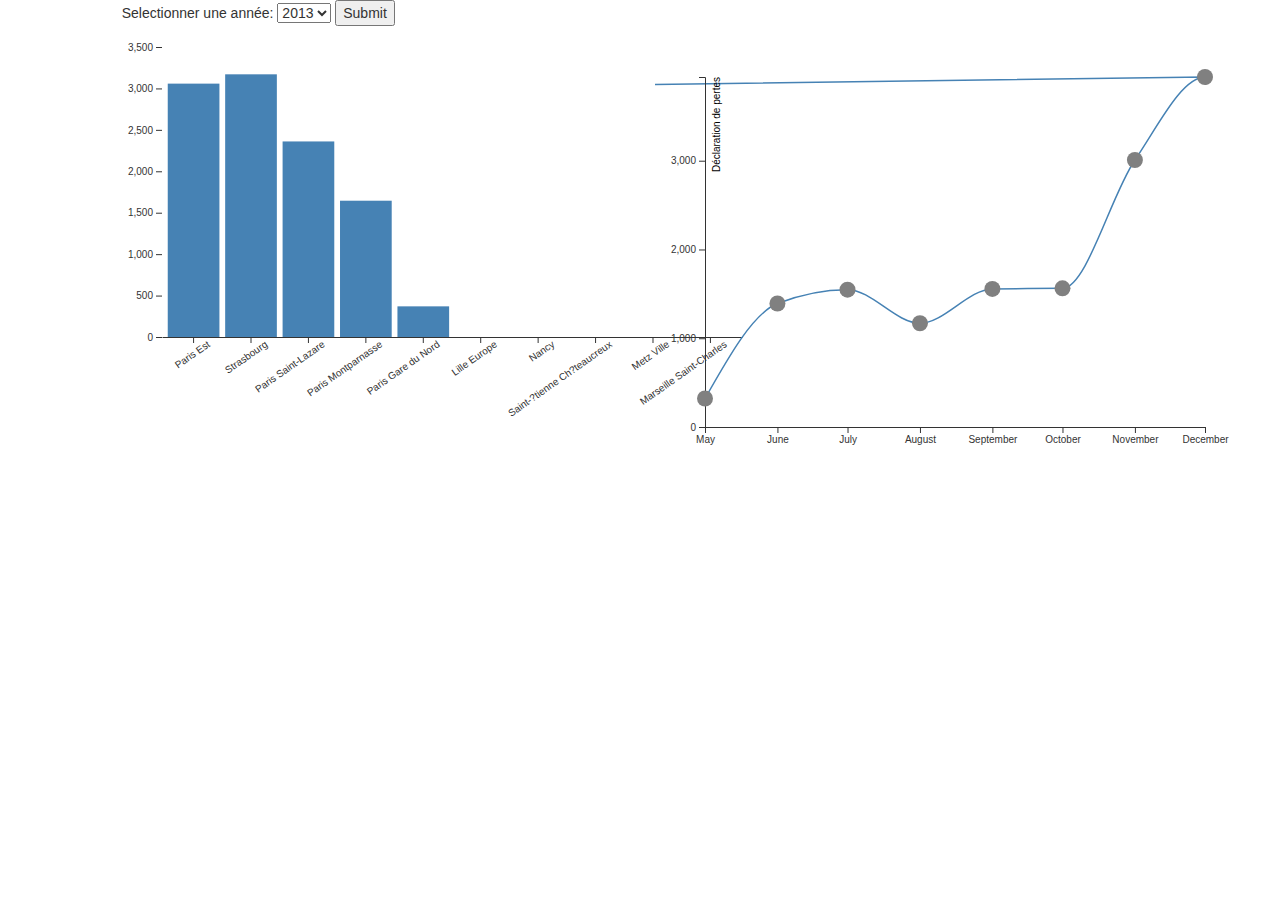
==== index.html @ 934ecaca "début optimisation traitement des données du Linechart" ====
<!Doctype html >
<html>

<head>
    <meta charset=" UTF-8 ">
    <title> index </title>
    <script src="./lib/d3.js/d3.js"></script>
    <script src="./lib/PapaParse-4.6.0/papaparse.min.js"></script>
    <link rel="stylesheet" href="https://maxcdn.bootstrapcdn.com/bootstrap/3.3.7/css/bootstrap.min.css" integrity="sha384-BVYiiSIFeK1dGmJRAkycuHAHRg32OmUcww7on3RYdg4Va+PmSTsz/K68vbdEjh4u" crossorigin="anonymous">

</head>

<body>
    <div class="container-fluid">
        <div class="row">
            <div class="col-xl-12">
                <div class="col-lg-1"></div> 
                <div class="col-lg-11">
                    <form name="form1" id="form1">
                            Selectionner une année:
                            <select id="mySelect" name="mySelect">
                                <option value="2013">2013</option>
                                <option value="2014">2014</option>
                                <option value="2015">2015</option>
                                <option value="2016">2016</option>
                                <option value="2017">2017</option>
                                <option value="2018">2018</option>
                            </select>
                            <input type="button" onclick="getIndex()" value="Submit">
                        </form>
                </div> 

            </div>
                
            <div class="col-xl-12">
                <div class="col-lg-1"></div> 
                <div class="col-lg-11">
                    <div id="treemap"></div>
                </div> 
                
            </div>

            <div  class="col-xl-12">
                <div class="col-lg-1"></div> 
                <div class="col-lg-5">
                    <div id="barchart" ></div> 
                </div> 

                <div class="col-lg-6">
                    <div id="linechart" ></div>
                </div>

                      
            </div>
        </div>
    </div> 
        
    <script src="traitement.js"></script>
    <script src="graph_bar.js"></script>
    <script src="graph_line.js"></script>
    <script src="graph_treemap.js"></script>
    <script>
        function getIndex() {
            var s = document.getElementById("mySelect");
            var select_value = s.options[s.selectedIndex].value;
            Papa.parse('data/data'+select_value+'.csv', {
                download: true,
                header: true,
                dynamicTyping: true,
                fastmode:true,
                complete: function (results) {
                    var data = results.data;
                    var chartData = computeDataBarChart(data);
                    //console.log(chartData);
                    barChart(chartData, 10);

                    var lineData = computeDataLineChart(data);
                    console.log(lineData);
                    lineChart(lineData);

                    /*var treemapData = computeDataTreemap(data, select_value);
                    treemap_graphic(treemapData, select_value); */
                }
            });
        } 
        getIndex();
    </script>
</body>

</html>
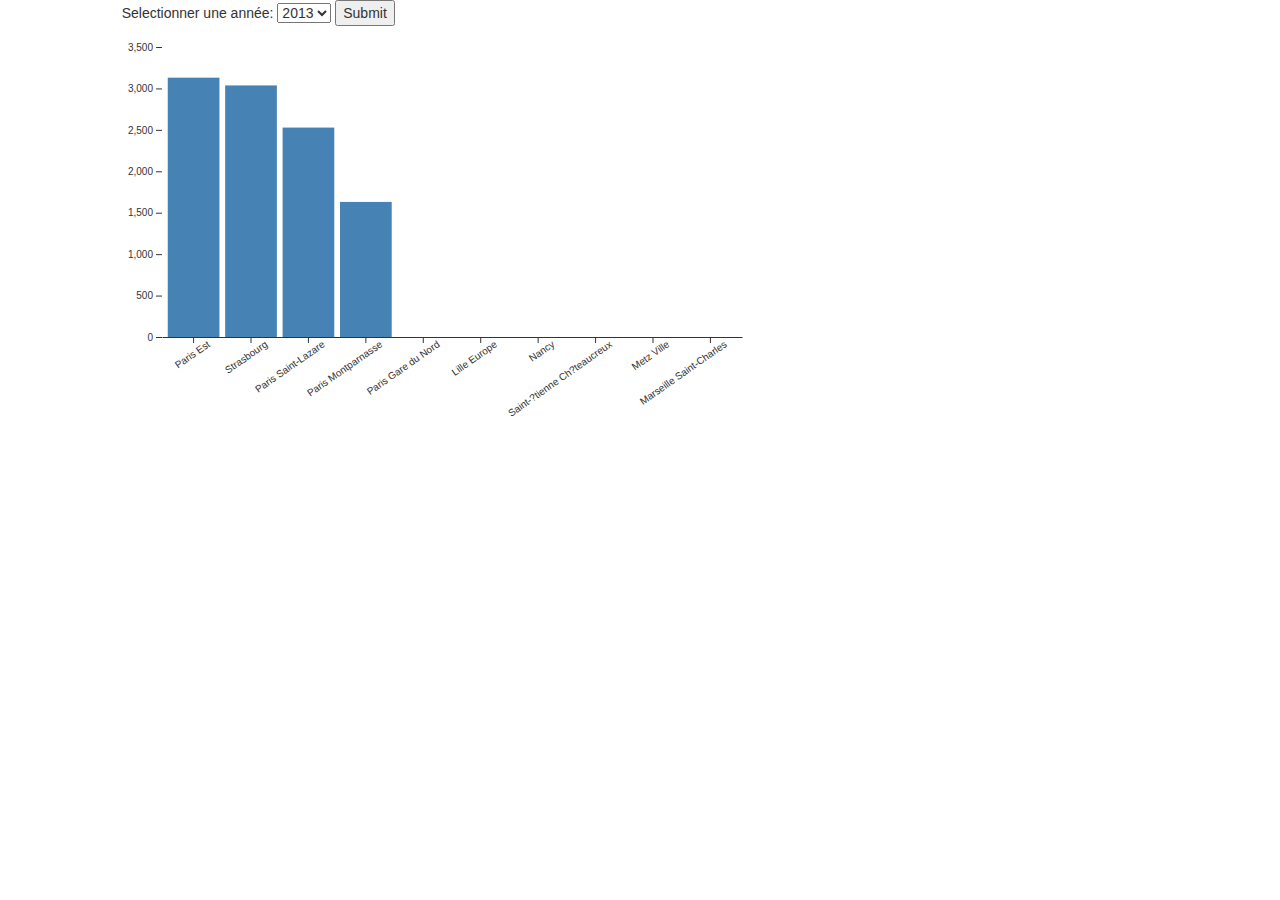
==== commit dd5c6ec7: "début optimisation traitement des données du treemap" ====
--- a/index.html
+++ b/index.html
@@ -70,13 +70,15 @@
                 fastmode:true,
                 complete: function (results) {
                     var data = results.data;
+                    //console.log(data);
+
                     var chartData = computeDataBarChart(data);
                     //console.log(chartData);
                     barChart(chartData, 10);
 
                     var lineData = computeDataLineChart(data);
                     console.log(lineData);
-                    lineChart(lineData);
+                    //lineChart(lineData);
 
                     /*var treemapData = computeDataTreemap(data, select_value);
                     treemap_graphic(treemapData, select_value); */
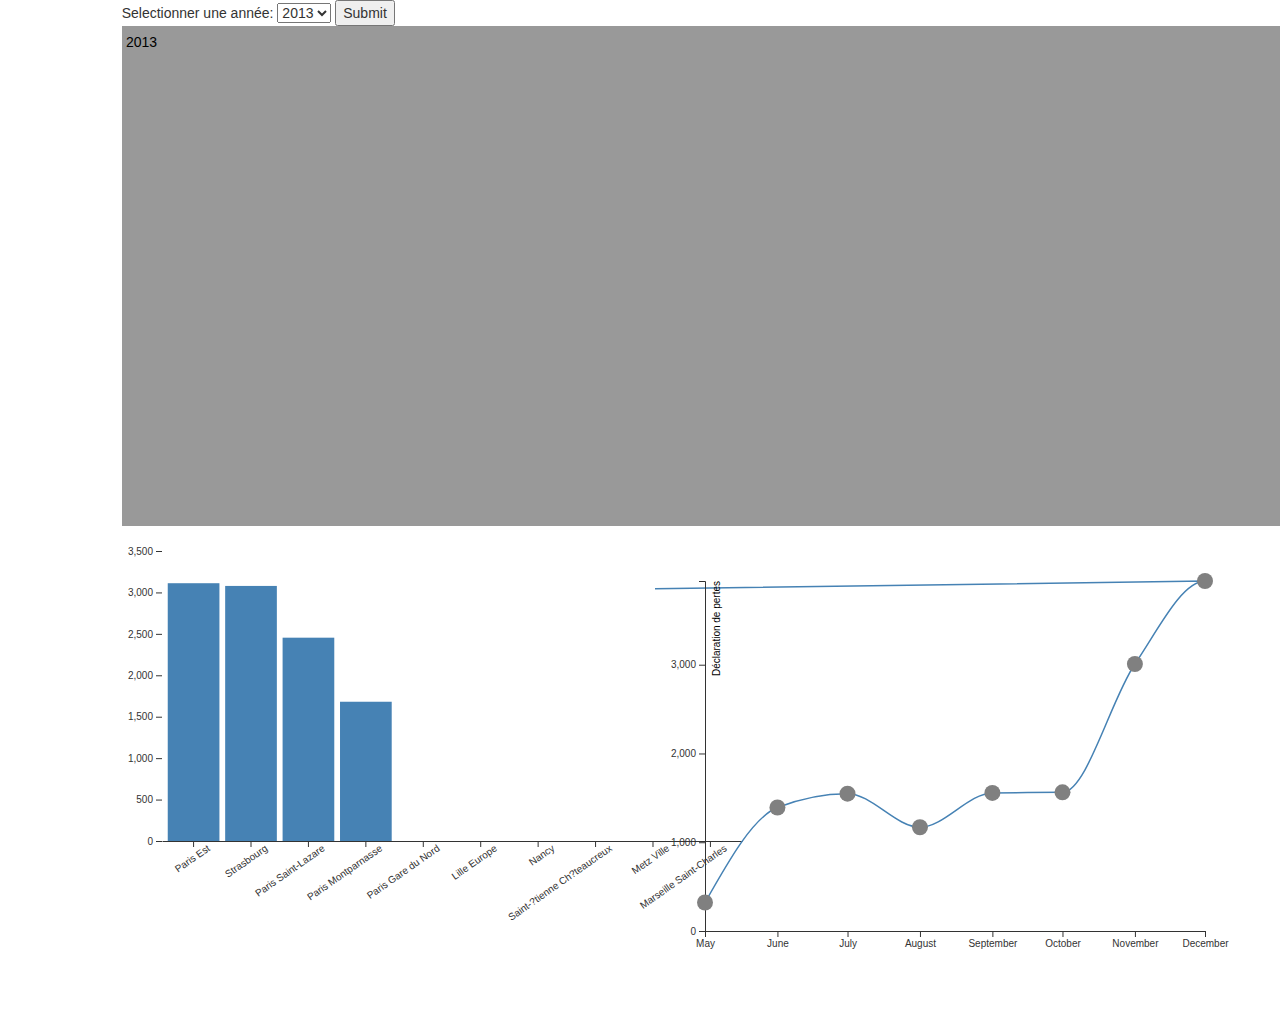
==== commit a33771d0: "suppression du parametre 'annee' dans les fonctions de traitement" ====
--- a/index.html
+++ b/index.html
@@ -77,11 +77,12 @@
                     barChart(chartData, 10);
 
                     var lineData = computeDataLineChart(data);
-                    console.log(lineData);
-                    //lineChart(lineData);
+                    //console.log(lineData);
+                    lineChart(lineData);
 
-                    /*var treemapData = computeDataTreemap(data, select_value);
-                    treemap_graphic(treemapData, select_value); */
+                    var treemapData = computeDataTreemap(data);
+                    //console.log(treemapData);
+                    treemap_graphic(treemapData, select_value);
                 }
             });
         } 
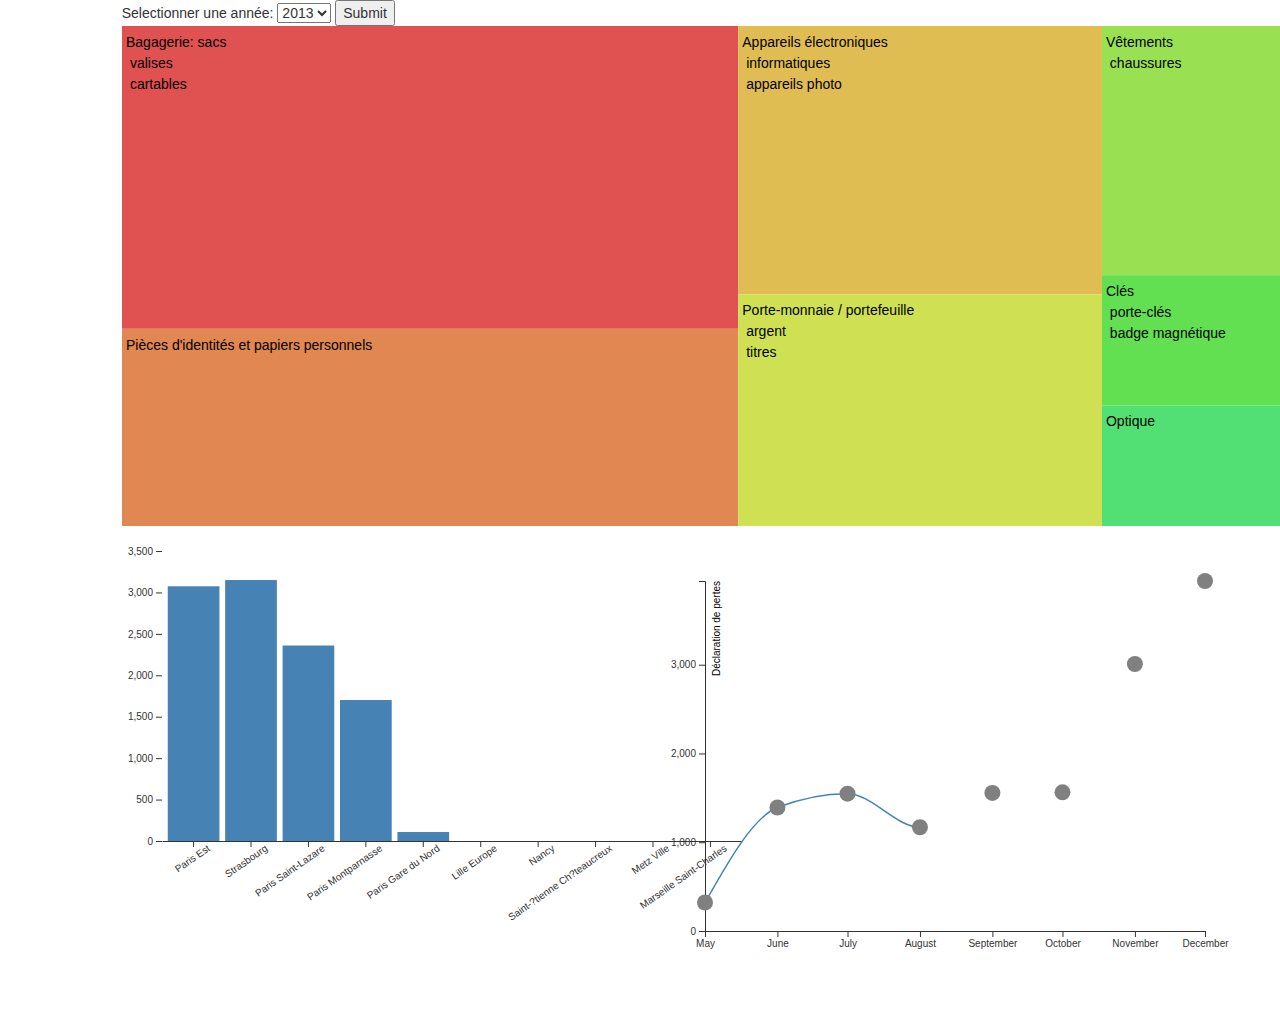
==== commit 286066f0: "Correction about data" ====
--- a/index.html
+++ b/index.html
@@ -2,7 +2,7 @@
 <html>
 
 <head>
-    <meta charset=" UTF-8 ">
+    <meta charset="UTF-8">
     <title> index </title>
     <script src="./lib/d3.js/d3.js"></script>
     <script src="./lib/PapaParse-4.6.0/papaparse.min.js"></script>
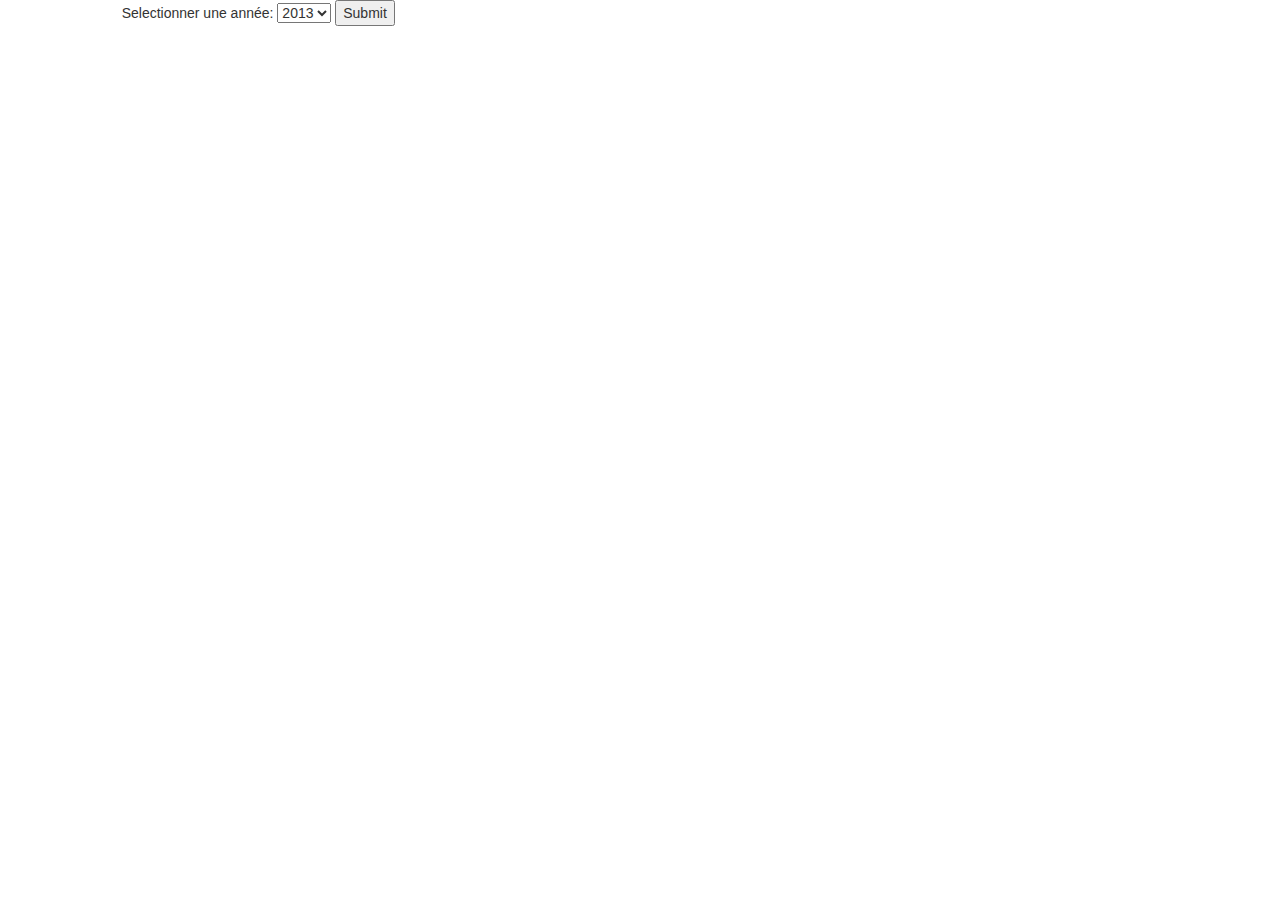
==== commit ec3c3881: "Design de la page" ====
--- a/index.html
+++ b/index.html
@@ -2,7 +2,7 @@
 <html>
 
 <head>
-    <meta charset="UTF-8">
+    <meta charset=" UTF-8 ">
     <title> index </title>
     <script src="./lib/d3.js/d3.js"></script>
     <script src="./lib/PapaParse-4.6.0/papaparse.min.js"></script>
@@ -29,7 +29,6 @@
                             <input type="button" onclick="getIndex()" value="Submit">
                         </form>
                 </div> 
-
             </div>
                 
             <div class="col-xl-12">
@@ -55,6 +54,10 @@
         </div>
     </div> 
         
+    
+        
+
+
     <script src="traitement.js"></script>
     <script src="graph_bar.js"></script>
     <script src="graph_line.js"></script>
@@ -63,25 +66,22 @@
         function getIndex() {
             var s = document.getElementById("mySelect");
             var select_value = s.options[s.selectedIndex].value;
-            Papa.parse('data/data'+select_value+'.csv', {
+            Papa.parse('./data_v4.csv', {
                 download: true,
                 header: true,
                 dynamicTyping: true,
                 fastmode:true,
                 complete: function (results) {
                     var data = results.data;
-                    //console.log(data);
+                    var barData = computeDataBarChart(data, select_value);
+                    console.log(barData);
+                    barChart(barData, 10);
 
-                    var chartData = computeDataBarChart(data);
-                    //console.log(chartData);
-                    barChart(chartData, 10);
-
-                    var lineData = computeDataLineChart(data);
-                    //console.log(lineData);
+                    var lineData = computeDataLineChart(data, select_value);
+                    console.log(lineData)
                     lineChart(lineData);
 
-                    var treemapData = computeDataTreemap(data);
-                    //console.log(treemapData);
+                    var treemapData = computeDataTreemap(data, select_value);
                     treemap_graphic(treemapData, select_value);
                 }
             });
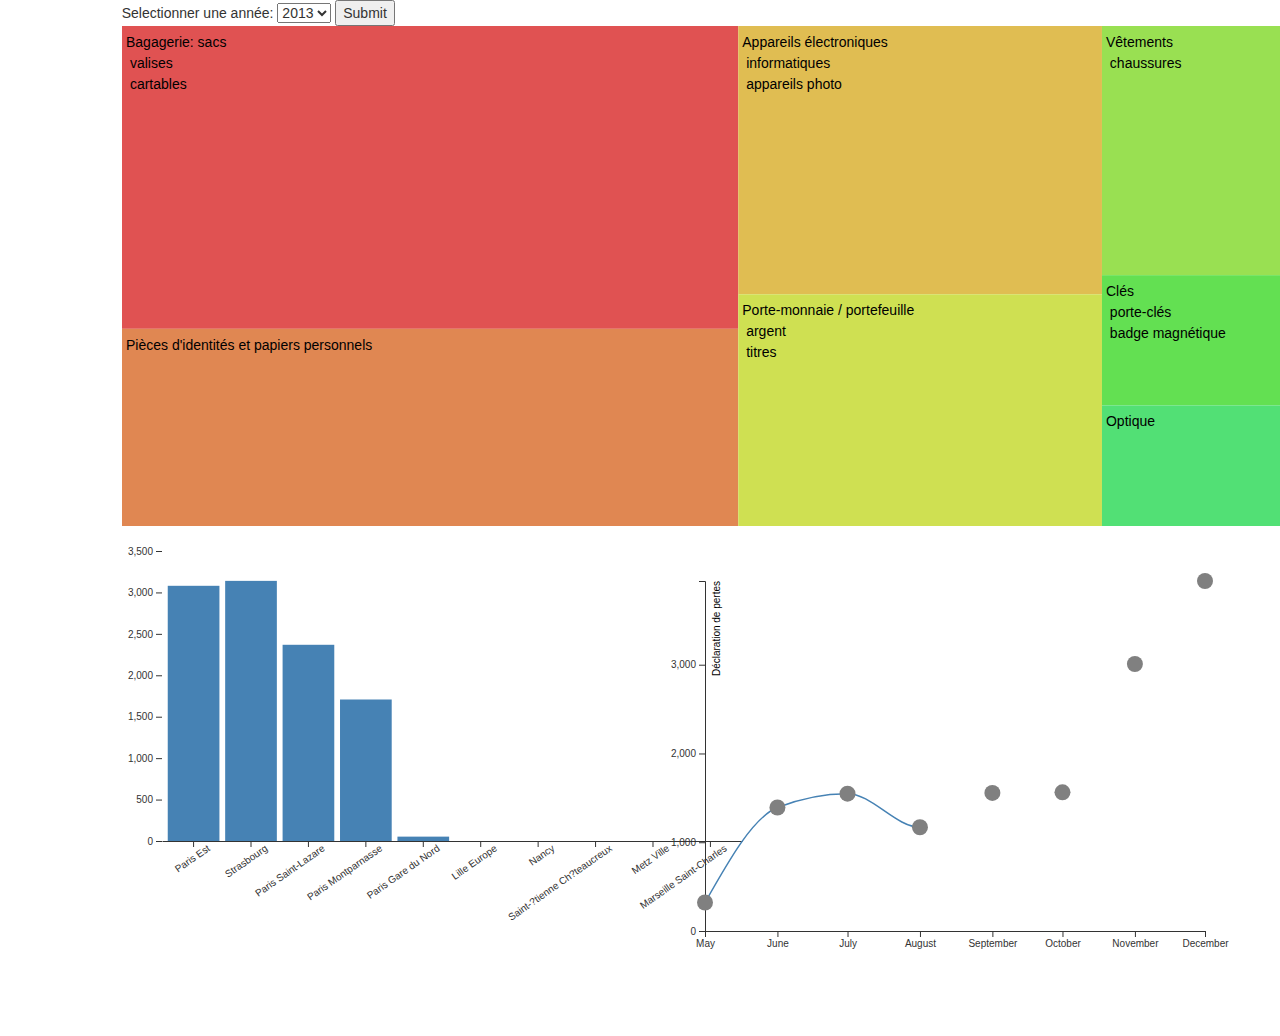
==== commit 162619f4: "Merge branch 'master' of https://github.com/DUJIAQIAN/ProjetVisualization" ====
--- a/index.html
+++ b/index.html
@@ -2,7 +2,7 @@
 <html>
 
 <head>
-    <meta charset=" UTF-8 ">
+    <meta charset="UTF-8">
     <title> index </title>
     <script src="./lib/d3.js/d3.js"></script>
     <script src="./lib/PapaParse-4.6.0/papaparse.min.js"></script>
@@ -29,6 +29,7 @@
                             <input type="button" onclick="getIndex()" value="Submit">
                         </form>
                 </div> 
+
             </div>
                 
             <div class="col-xl-12">
@@ -54,10 +55,6 @@
         </div>
     </div> 
         
-    
-        
-
-
     <script src="traitement.js"></script>
     <script src="graph_bar.js"></script>
     <script src="graph_line.js"></script>
@@ -66,22 +63,25 @@
         function getIndex() {
             var s = document.getElementById("mySelect");
             var select_value = s.options[s.selectedIndex].value;
-            Papa.parse('./data_v4.csv', {
+            Papa.parse('data/data'+select_value+'.csv', {
                 download: true,
                 header: true,
                 dynamicTyping: true,
                 fastmode:true,
                 complete: function (results) {
                     var data = results.data;
-                    var barData = computeDataBarChart(data, select_value);
-                    console.log(barData);
-                    barChart(barData, 10);
+                    //console.log(data);
 
-                    var lineData = computeDataLineChart(data, select_value);
-                    console.log(lineData)
+                    var chartData = computeDataBarChart(data);
+                    //console.log(chartData);
+                    barChart(chartData, 10);
+
+                    var lineData = computeDataLineChart(data);
+                    //console.log(lineData);
                     lineChart(lineData);
 
-                    var treemapData = computeDataTreemap(data, select_value);
+                    var treemapData = computeDataTreemap(data);
+                    //console.log(treemapData);
                     treemap_graphic(treemapData, select_value);
                 }
             });
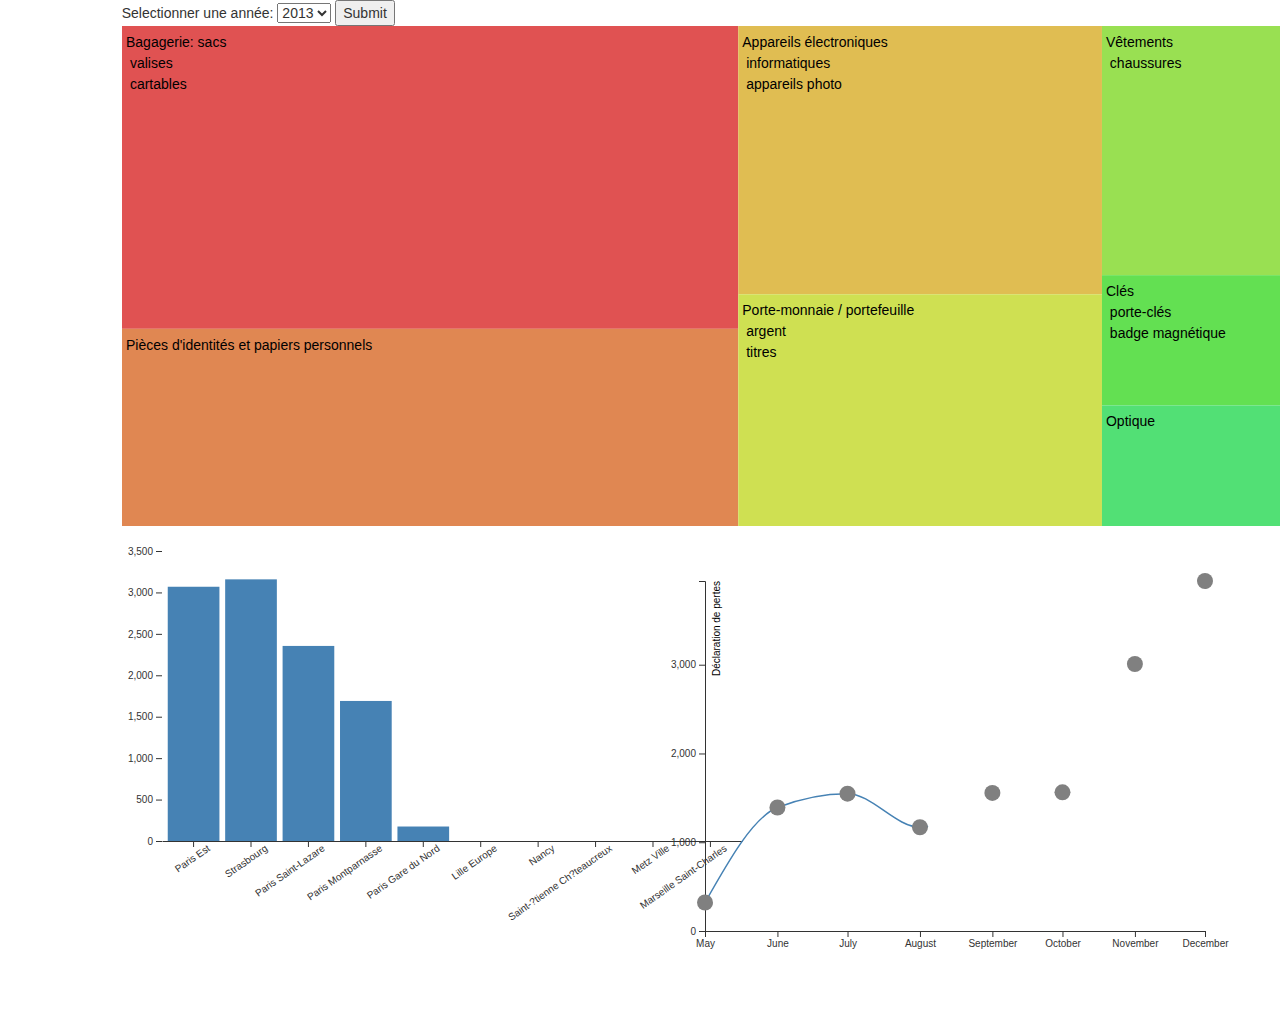
==== commit 41f0faf1: "Merge pull request #9 from DUJIAQIAN/design" ====
--- a/index.html
+++ b/index.html
@@ -29,7 +29,6 @@
                             <input type="button" onclick="getIndex()" value="Submit">
                         </form>
                 </div> 
-
             </div>
                 
             <div class="col-xl-12">
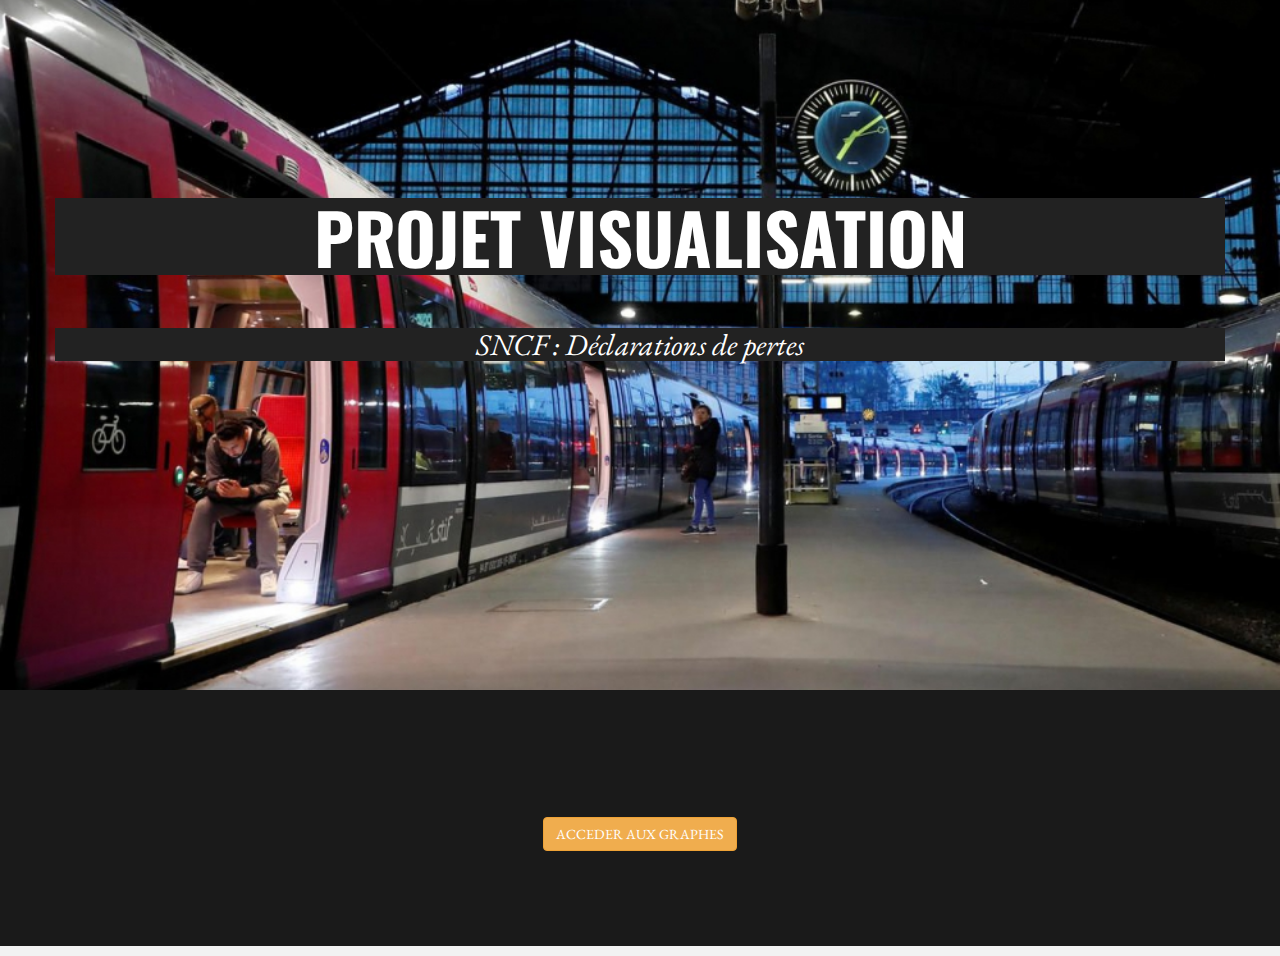
==== commit 3b105e88: "page d'acceuil" ====
--- a/index.html
+++ b/index.html
@@ -1,92 +1,77 @@
-<!Doctype html >
-<html>
+<!DOCTYPE html>
+<html lang="fr">
+<head>
+  <meta charset="utf-8">
+  <title>Projet Visualisation</title>
+  <meta content="width=device-width, initial-scale=1.0" name="viewport">
+  <meta content="" name="keywords">
+  <meta content="" name="description">
 
-<head>
-    <meta charset="UTF-8">
-    <title> index </title>
-    <script src="./lib/d3.js/d3.js"></script>
-    <script src="./lib/PapaParse-4.6.0/papaparse.min.js"></script>
-    <link rel="stylesheet" href="https://maxcdn.bootstrapcdn.com/bootstrap/3.3.7/css/bootstrap.min.css" integrity="sha384-BVYiiSIFeK1dGmJRAkycuHAHRg32OmUcww7on3RYdg4Va+PmSTsz/K68vbdEjh4u" crossorigin="anonymous">
+  <!-- Favicons -->
 
+  <!-- Google Fonts -->
+  <link href="https://fonts.googleapis.com/css?family=Oswald:400,300,700|EB+Garamond" rel="stylesheet">
+
+  <!-- Bootstrap CSS File -->
+  <link href="lib/bootstrap/css/bootstrap.min.css" rel="stylesheet">
+
+  <!-- Libraries CSS Files -->
+  <link href="lib/font-awesome/css/font-awesome.min.css" rel="stylesheet">
+
+  <!-- Main Stylesheet File -->
+  <link href="css/style_accueil.css" rel="stylesheet">
+
+  <!-- =======================================================
+    Template Name: Minimal
+    Template URL: https://templatemag.com/minimal-bootstrap-template/
+    Author: TemplateMag.com
+    License: https://templatemag.com/license/
+  ======================================================= -->
 </head>
+  <!-- ========== HEADER SECTION ========== -->
+  <section id="home" name="home"></section>
+  <div id="headerwrap">
+    <div class="container">
+      <div class="logo">
+      </div>
+      <br>
+      <div class="row">
+        <h1>PROJET VISUALISATION</h1>
+        <br/>
+        <h3>SNCF : Déclarations de pertes</h3>
+        <br/>
+        <br/>
+        <div class="col-lg-6 col-lg-offset-3">
+        </div>
+      </div>
+    </div>
+    <!-- /container -->
+  </div>
+  <!-- /headerwrap -->
 
-<body>
-    <div class="container-fluid">
-        <div class="row">
-            <div class="col-xl-12">
-                <div class="col-lg-1"></div> 
-                <div class="col-lg-11">
-                    <form name="form1" id="form1">
-                            Selectionner une année:
-                            <select id="mySelect" name="mySelect">
-                                <option value="2013">2013</option>
-                                <option value="2014">2014</option>
-                                <option value="2015">2015</option>
-                                <option value="2016">2016</option>
-                                <option value="2017">2017</option>
-                                <option value="2018">2018</option>
-                            </select>
-                            <input type="button" onclick="getIndex()" value="Submit">
-                        </form>
-                </div> 
-            </div>
-                
-            <div class="col-xl-12">
-                <div class="col-lg-1"></div> 
-                <div class="col-lg-11">
-                    <div id="treemap"></div>
-                </div> 
-                
-            </div>
+  <!-- ========== ABOUT SECTION ========== -->
+  <section id="about" name="about"></section>
+  <div id="f">
+    <div class="container">
+        <p class="centered"><i class="icon icon-circle"></i><i class="icon icon-circle"></i><i class="icon icon-circle"></i></p>
 
-            <div  class="col-xl-12">
-                <div class="col-lg-1"></div> 
-                <div class="col-lg-5">
-                    <div id="barchart" ></div> 
-                </div> 
+        <!-- INTRO INFORMATIO-->
+        <div class="col-lg-6 col-lg-offset-3">
+          <a href="morris.html"><p><button type="button" class="btn btn-warning">ACCEDER AUX GRAPHES</button></p></a>
+        </div>
+      </div>
+    </div>
+    <!-- /container -->
+  </div>
+  <!-- /f -->
+  <!-- JavaScript Libraries -->
+  <script src="lib/jquery/jquery.min.js"></script>
+  <script src="lib/bootstrap/js/bootstrap.min.js"></script>
+  <script src="lib/php-mail-form/validate.js"></script>
+  <script src="lib/easing/easing.min.js"></script>
 
-                <div class="col-lg-6">
-                    <div id="linechart" ></div>
-                </div>
+  <!-- Template Main Javascript File -->
+  <script src="js/main.js"></script>
 
-                      
-            </div>
-        </div>
-    </div> 
-        
-    <script src="traitement.js"></script>
-    <script src="graph_bar.js"></script>
-    <script src="graph_line.js"></script>
-    <script src="graph_treemap.js"></script>
-    <script>
-        function getIndex() {
-            var s = document.getElementById("mySelect");
-            var select_value = s.options[s.selectedIndex].value;
-            Papa.parse('data/data'+select_value+'.csv', {
-                download: true,
-                header: true,
-                dynamicTyping: true,
-                fastmode:true,
-                complete: function (results) {
-                    var data = results.data;
-                    //console.log(data);
-
-                    var chartData = computeDataBarChart(data);
-                    //console.log(chartData);
-                    barChart(chartData, 10);
-
-                    var lineData = computeDataLineChart(data);
-                    //console.log(lineData);
-                    lineChart(lineData);
-
-                    var treemapData = computeDataTreemap(data);
-                    //console.log(treemapData);
-                    treemap_graphic(treemapData, select_value);
-                }
-            });
-        } 
-        getIndex();
-    </script>
 </body>
-
-</html>+</html>
--- a/css/style_accueil.css
+++ b/css/style_accueil.css
@@ -0,0 +1,434 @@
+/**
+* Template Name: Minimal
+* Template URL: https://templatemag.com/minimal-bootstrap-template/
+* Author: TemplateMag.com
+* License: https://templatemag.com/license/
+*/
+
+body {
+  background-color: #f2f2f2;
+  font-family: 'EB Garamond', serif;
+  font-weight: 300;
+  font-size: 16px;
+  color: #555;
+  -webkit-font-smoothing: antialiased;
+  -webkit-overflow-scrolling: touch;
+}
+
+/* Titles */
+
+h1, h2, h3, h4, h5, h6 {
+  font-family: 'Oswald', sans-serif;
+  font-weight: 300;
+  background-color: #222222;
+}
+
+/* Paragraph & Typographic */
+
+p {
+  line-height: 28px;
+  margin-bottom: 25px;
+}
+
+.centered {
+  text-align: center;
+}
+
+/* Links */
+
+a {
+  color: #f85c37;
+  word-wrap: break-word;
+  -webkit-transition: color 0.1s ease-in, background 0.1s ease-in;
+  -moz-transition: color 0.1s ease-in, background 0.1s ease-in;
+  -ms-transition: color 0.1s ease-in, background 0.1s ease-in;
+  -o-transition: color 0.1s ease-in, background 0.1s ease-in;
+  transition: color 0.1s ease-in, background 0.1s ease-in;
+}
+
+a:hover, a:focus {
+  color: #7b7b7b;
+  text-decoration: none;
+  outline: 0;
+}
+
+a:before, a:after {
+  -webkit-transition: color 0.1s ease-in, background 0.1s ease-in;
+  -moz-transition: color 0.1s ease-in, background 0.1s ease-in;
+  -ms-transition: color 0.1s ease-in, background 0.1s ease-in;
+  -o-transition: color 0.1s ease-in, background 0.1s ease-in;
+  transition: color 0.1s ease-in, background 0.1s ease-in;
+}
+
+hr {
+  display: block;
+  height: 1px;
+  border: 0;
+  border-top: 1px solid #ccc;
+  margin: 1em 0;
+  padding: 0;
+}
+
+/* ==========================================================================
+   Wrap Sections
+   ========================================================================== */
+
+#headerwrap {
+  background: url(../img/sncf.jpg) no-repeat center top;
+  margin-top: -10px;
+  padding-top: 20px;
+  text-align: center;
+  background-attachment: relative;
+  background-position: center center;
+  min-height: 700px;
+  width: 100%;
+  -webkit-background-size: 100%;
+  -moz-background-size: 100%;
+  -o-background-size: 100%;
+  background-size: 100%;
+  -webkit-background-size: cover;
+  -moz-background-size: cover;
+  -o-background-size: cover;
+  background-size: cover;
+}
+
+#headerwrap h1 {
+  margin-top: 150px;
+  color: white;
+  font-size: 70px;
+  font-weight: 700;
+}
+
+#headerwrap h3 {
+  color: white;
+  font-size: 30px;
+  font-weight: 100;
+  font-family: 'EB Garamond', serif;
+  font-style: oblique;
+}
+
+#headerwrap .logo {
+  text-align: left;
+  margin-left: 20px;
+  margin-top: 15px;
+}
+
+/* Footer Wrap */
+
+#f {
+  background: #1a1a1a;
+  padding-top: 70px;
+  padding-bottom: 70px;
+  text-align: center
+}
+
+#f h3 {
+  color: white;
+  font-size: 50px;
+  font-weight: 700;
+  letter-spacing: 1px;
+}
+
+#f i {
+  font-size: 8px;
+  color: #fff;
+  padding: 3px;
+}
+
+#f p {
+  font-size: 20px;
+  color: #f2f2f2;
+}
+
+#f img {
+  text-align: center;
+}
+
+/* MENU CONF*/
+
+.menu {
+  position: fixed;
+  right: -200px;
+  width: 260px;
+  height: 100%;
+  top: 0;
+  z-index: 10;
+  text-align: left;
+}
+
+.menu.menu-open {
+  right: 0px;
+}
+
+.menu-wrap {
+  position: absolute;
+  top: 0;
+  left: 60px;
+  background: #1a1a1a;
+  width: 200px;
+  height: 100%;
+}
+
+.menu h1.logo a {
+  font-family: 'Oswald', sans-serif;
+  font-size: 16px;
+  font-weight: 700;
+  letter-spacing: 0.15em;
+  line-height: 40px;
+  text-transform: uppercase;
+  color: #ffffff;
+  margin-top: 20px;
+}
+
+.menu h1.logo a:hover {
+  color: #f85c37;
+}
+
+.menu img.logo {
+  margin: 20px 0;
+  max-width: 160px;
+}
+
+.menu a {
+  margin-left: 20px;
+  color: #808080;
+  display: block;
+  font-size: 12px;
+  font-weight: 700;
+  line-height: 40px;
+  letter-spacing: 0.1em;
+  text-transform: uppercase;
+}
+
+.menu a:hover {
+  color: #ffffff;
+}
+
+.menu a:active {
+  color: #ffffff;
+}
+
+.menu a>i {
+  float: left;
+  display: inline-block;
+  vertical-align: middle;
+  text-align: left;
+  width: 25px;
+  font-size: 14px;
+  line-height: 40px;
+  margin: 25px 2px;
+}
+
+.menu-close {
+  cursor: pointer;
+  display: block;
+  position: absolute;
+  font-size: 14px;
+  color: #808080;
+  width: 40px;
+  height: 40px;
+  line-height: 40px;
+  top: 20px;
+  right: 5px;
+  -webkit-transition: all .1s ease-in-out;
+  -moz-transition: all .1s ease-in-out;
+  -ms-transition: all .1s ease-in-out;
+  -o-transition: all .1s ease-in-out;
+  transition: all .1s ease-in-out;
+}
+
+.menu-close:hover {
+  color: #ffffff;
+  -webkit-transition: all .1s ease-in-out;
+  -moz-transition: all .1s ease-in-out;
+  -ms-transition: all .1s ease-in-out;
+  -o-transition: all .1s ease-in-out;
+  transition: all .1s ease-in-out;
+}
+
+/* Push the body after clicking the menu button */
+
+.body-push {
+  overflow-x: hidden;
+  position: relative;
+  left: 0;
+}
+
+.body-push-toright {
+  left: 200px;
+}
+
+.body-push-toleft {
+  left: -200px;
+}
+
+.menu, .body-push {
+  -webkit-transition: all .3s ease;
+  -moz-transition: all .3s ease;
+  -ms-transition: all .3s ease;
+  -o-transition: all .3s ease;
+  transition: all .3s ease;
+}
+
+#menuToggle {
+  position: absolute;
+  top: 20px;
+  left: 0;
+  z-index: 11;
+  display: block;
+  text-align: center;
+  font-size: 14px;
+  color: #ffffff;
+  width: 40px;
+  height: 40px;
+  line-height: 40px;
+  cursor: pointer;
+  background: rgba(0, 0, 0, 0.25);
+  -webkit-transition: all .1s ease-in-out;
+  -moz-transition: all .1s ease-in-out;
+  -ms-transition: all .1s ease-in-out;
+  -o-transition: all .1s ease-in-out;
+  transition: all .1s ease-in-out;
+}
+
+#menuToggle:hover {
+  color: #ffffff;
+  background: rgba(0, 0, 0, 0.2);
+  -webkit-transition: all .1s ease-in-out;
+  -moz-transition: all .1s ease-in-out;
+  -ms-transition: all .1s ease-in-out;
+  -o-transition: all .1s ease-in-out;
+  transition: all .1s ease-in-out;
+}
+
+
+
+/* Contact Form */
+
+.contact-form {
+  text-align: left;
+}
+
+.contact-form label {
+   color: #999;
+}
+
+.contact-form input, .contact-form textarea {
+  padding: 10px 12px;
+  border-radius: 0;
+  box-shadow: none;
+  font-size: 14px;
+  height: auto;
+}
+
+.contact-form .form-send {
+  text-align: center;
+}
+
+.contact-form .form-send button  {
+  background: #f0ad4e;
+  border: 0;
+  padding: 10px 30px;
+  color: #fff;
+  transition: 0.4s;
+  cursor: pointer;
+}
+
+.contact-form .form-send button:hover {
+  background: #ffbc5d;
+}
+
+.contact-form .validate {
+  display: none;
+  color: red;
+  margin: 0 0 15px 0;
+  font-weight: 400;
+  font-size: 13px;
+}
+
+.contact-form .loading {
+  display: none;
+  color: #555;
+  background: #fff;
+  text-align: center;
+  padding: 15px;
+  margin: 15px 0;
+}
+
+.contact-form .loading:before {
+  content: "";
+  display: inline-block;
+  border-radius: 50%;
+  width: 24px;
+  height: 24px;
+  border: 3px solid #18d26e;
+  border-top-color: #eee;
+  -webkit-animation: animate-loading 1s linear infinite;
+  animation: animate-loading 1s linear infinite;
+}
+
+@-webkit-keyframes animate-loading {
+  0% {
+    -webkit-transform: rotate(0deg);
+    transform: rotate(0deg);
+  }
+
+  100% {
+    -webkit-transform: rotate(360deg);
+    transform: rotate(360deg);
+  }
+}
+
+@keyframes animate-loading {
+  0% {
+    -webkit-transform: rotate(0deg);
+    transform: rotate(0deg);
+  }
+
+  100% {
+    -webkit-transform: rotate(360deg);
+    transform: rotate(360deg);
+  }
+}
+
+.contact-form .error-message {
+  display: none;
+  color: #fff;
+  background: #ed3c0d;
+  text-align: center;
+  padding: 15px;
+  font-weight: 600;
+  margin: 15px 0;
+}
+
+.contact-form .sent-message {
+  display: none;
+  color: #fff;
+  background: #18d26e;
+  text-align: center;
+  padding: 15px;
+  font-weight: 600;
+  margin: 15px 0;
+}
+
+
+/* Copyrights */
+
+#copyrights {
+  background: #222222;
+  padding: 20px 0;
+  text-align: center;
+  color: #fff;
+}
+
+#copyrights a {
+  color: #f0ad4e;
+}
+
+#copyrights p {
+  margin-bottom: 5px;
+}
+
+.credits {
+  color: #999;
+}
